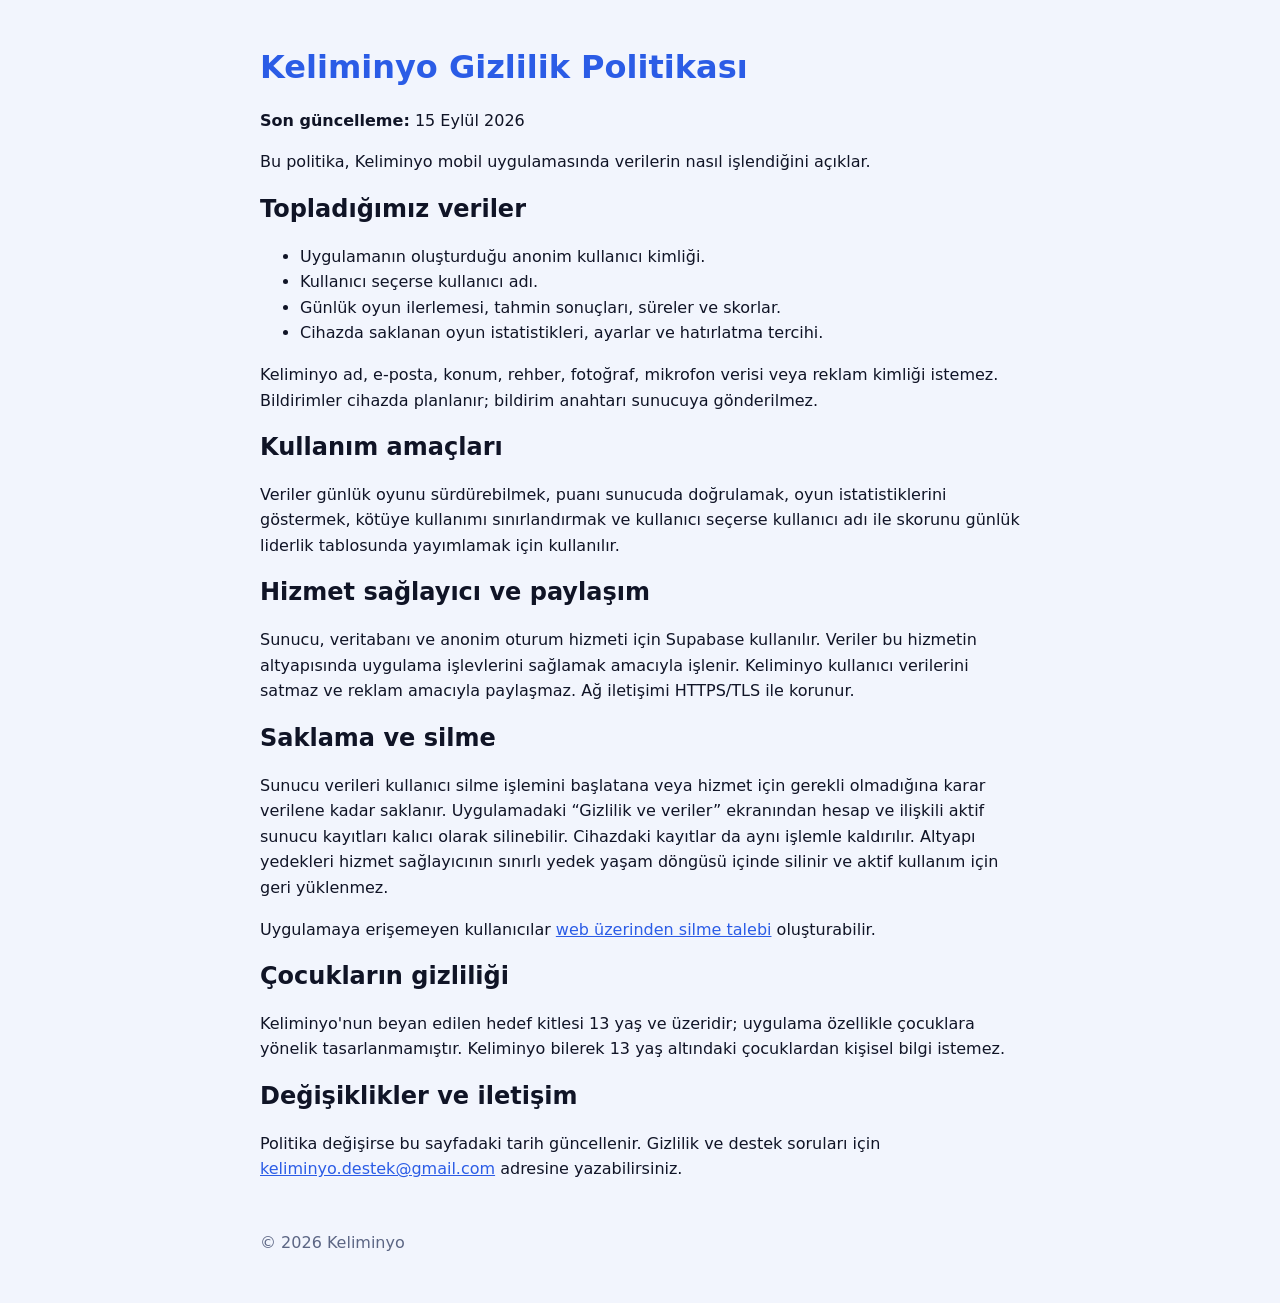
==== gizlilik/index.html @ 8311e494 "Keliminyo yasal sayfaları" ====
<!doctype html>
<html lang="tr">
  <head>
    <meta charset="utf-8">
    <meta name="viewport" content="width=device-width,initial-scale=1">
    <title>Keliminyo Gizlilik Politikası</title>
    <link rel="stylesheet" href="../styles.css">
  </head>
  <body><main>
    <h1>Keliminyo Gizlilik Politikası</h1>
    <p><strong>Son güncelleme:</strong> 15 Eylül 2026</p>
    <p>Bu politika, Keliminyo mobil uygulamasında verilerin nasıl işlendiğini açıklar.</p>

    <h2>Topladığımız veriler</h2>
    <ul>
      <li>Uygulamanın oluşturduğu anonim kullanıcı kimliği.</li>
      <li>Kullanıcı seçerse kullanıcı adı.</li>
      <li>Günlük oyun ilerlemesi, tahmin sonuçları, süreler ve skorlar.</li>
      <li>Cihazda saklanan oyun istatistikleri, ayarlar ve hatırlatma tercihi.</li>
    </ul>
    <p>Keliminyo ad, e-posta, konum, rehber, fotoğraf, mikrofon verisi veya reklam kimliği istemez. Bildirimler cihazda planlanır; bildirim anahtarı sunucuya gönderilmez.</p>

    <h2>Kullanım amaçları</h2>
    <p>Veriler günlük oyunu sürdürebilmek, puanı sunucuda doğrulamak, oyun istatistiklerini göstermek, kötüye kullanımı sınırlandırmak ve kullanıcı seçerse kullanıcı adı ile skorunu günlük liderlik tablosunda yayımlamak için kullanılır.</p>

    <h2>Hizmet sağlayıcı ve paylaşım</h2>
    <p>Sunucu, veritabanı ve anonim oturum hizmeti için Supabase kullanılır. Veriler bu hizmetin altyapısında uygulama işlevlerini sağlamak amacıyla işlenir. Keliminyo kullanıcı verilerini satmaz ve reklam amacıyla paylaşmaz. Ağ iletişimi HTTPS/TLS ile korunur.</p>

    <h2>Saklama ve silme</h2>
    <p>Sunucu verileri kullanıcı silme işlemini başlatana veya hizmet için gerekli olmadığına karar verilene kadar saklanır. Uygulamadaki “Gizlilik ve veriler” ekranından hesap ve ilişkili aktif sunucu kayıtları kalıcı olarak silinebilir. Cihazdaki kayıtlar da aynı işlemle kaldırılır. Altyapı yedekleri hizmet sağlayıcının sınırlı yedek yaşam döngüsü içinde silinir ve aktif kullanım için geri yüklenmez.</p>
    <p>Uygulamaya erişemeyen kullanıcılar <a href="../veri-silme/">web üzerinden silme talebi</a> oluşturabilir.</p>

    <h2>Çocukların gizliliği</h2>
    <p>Keliminyo'nun beyan edilen hedef kitlesi 13 yaş ve üzeridir; uygulama özellikle çocuklara yönelik tasarlanmamıştır. Keliminyo bilerek 13 yaş altındaki çocuklardan kişisel bilgi istemez.</p>

    <h2>Değişiklikler ve iletişim</h2>
    <p>Politika değişirse bu sayfadaki tarih güncellenir. Gizlilik ve destek soruları için <a href="mailto:keliminyo.destek@gmail.com">keliminyo.destek@gmail.com</a> adresine yazabilirsiniz.</p>
    <footer>© 2026 Keliminyo</footer>
  </main></body>
</html>
---- styles.css ----
:root { color-scheme: light dark; font-family: system-ui, sans-serif; line-height: 1.6; }
body { margin: 0; background: #f2f5fd; color: #101426; }
main { width: min(760px, calc(100% - 40px)); margin: 48px auto; }
h1, h2 { line-height: 1.2; }
h1 { color: #2b5ce6; }
a { color: #2b5ce6; }
.note { padding: 16px 18px; border: 2px solid #c9d5f2; border-radius: 12px; background: #fff; }
footer { margin-top: 48px; color: #5c6684; }
@media (prefers-color-scheme: dark) {
  body { background: #0e1220; color: #eef2ff; }
  h1, a { color: #82a0ff; }
  .note { background: #181f35; border-color: #37426a; }
  footer { color: #9aa5c6; }
}
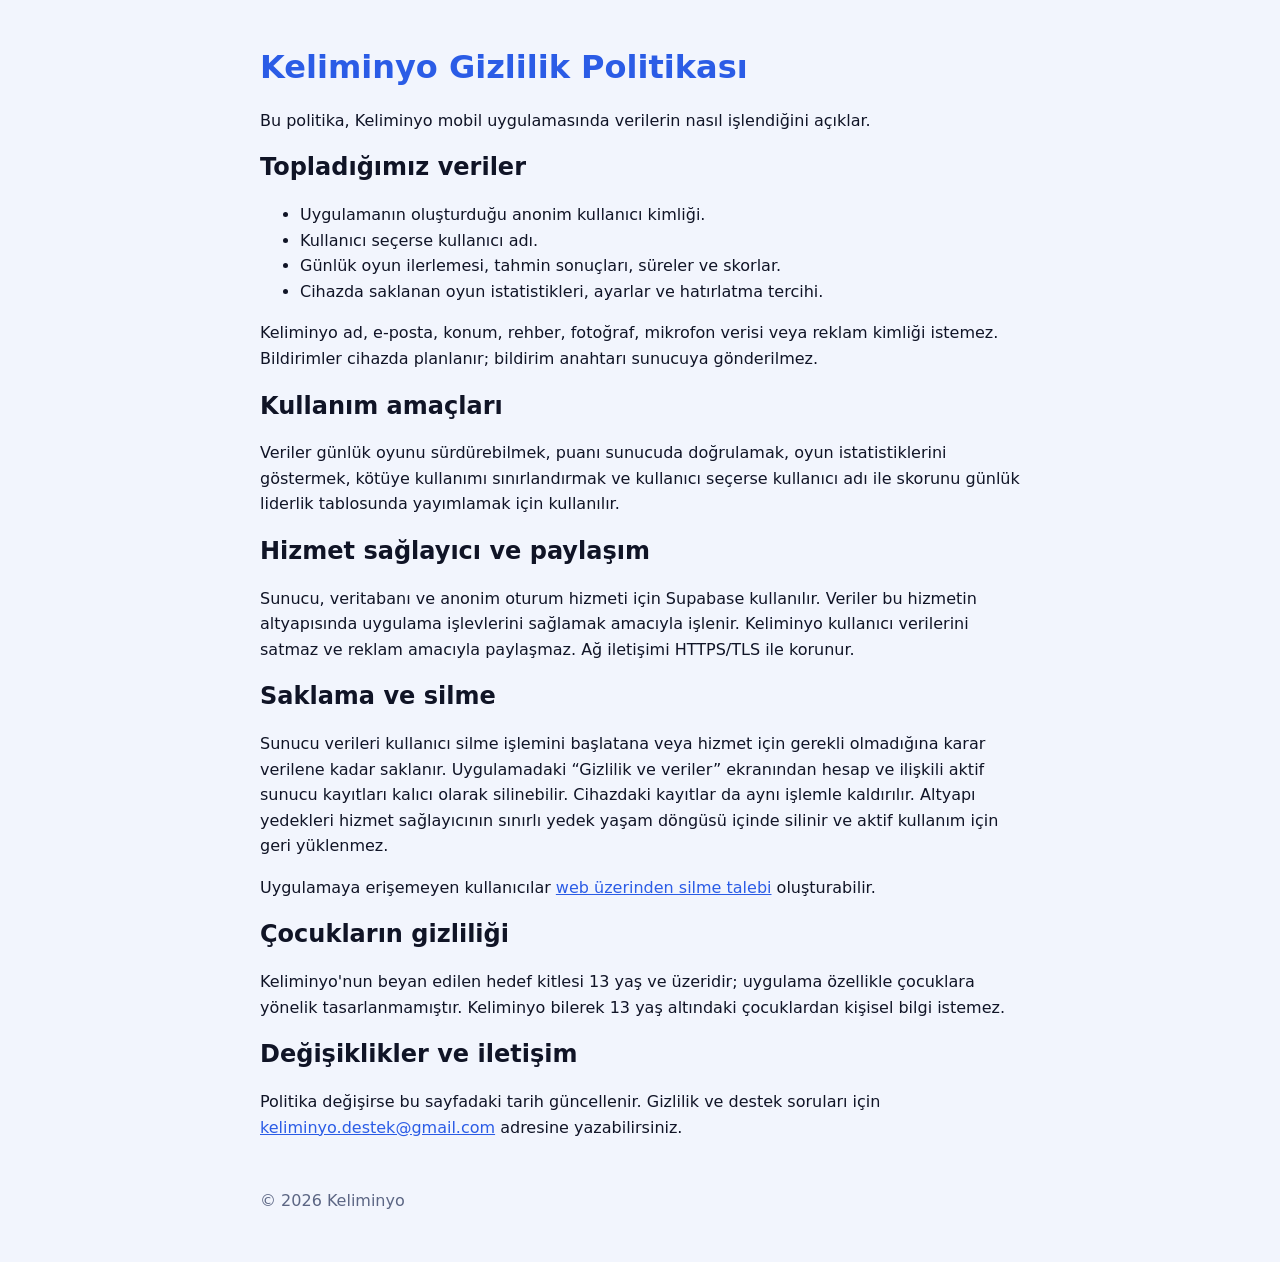
==== commit 6cd3cca4: "docs: remove privacy policy date" ====
--- a/gizlilik/index.html
+++ b/gizlilik/index.html
@@ -8,7 +8,6 @@
   </head>
   <body><main>
     <h1>Keliminyo Gizlilik Politikası</h1>
-    <p><strong>Son güncelleme:</strong> 15 Eylül 2026</p>
     <p>Bu politika, Keliminyo mobil uygulamasında verilerin nasıl işlendiğini açıklar.</p>
 
     <h2>Topladığımız veriler</h2>
